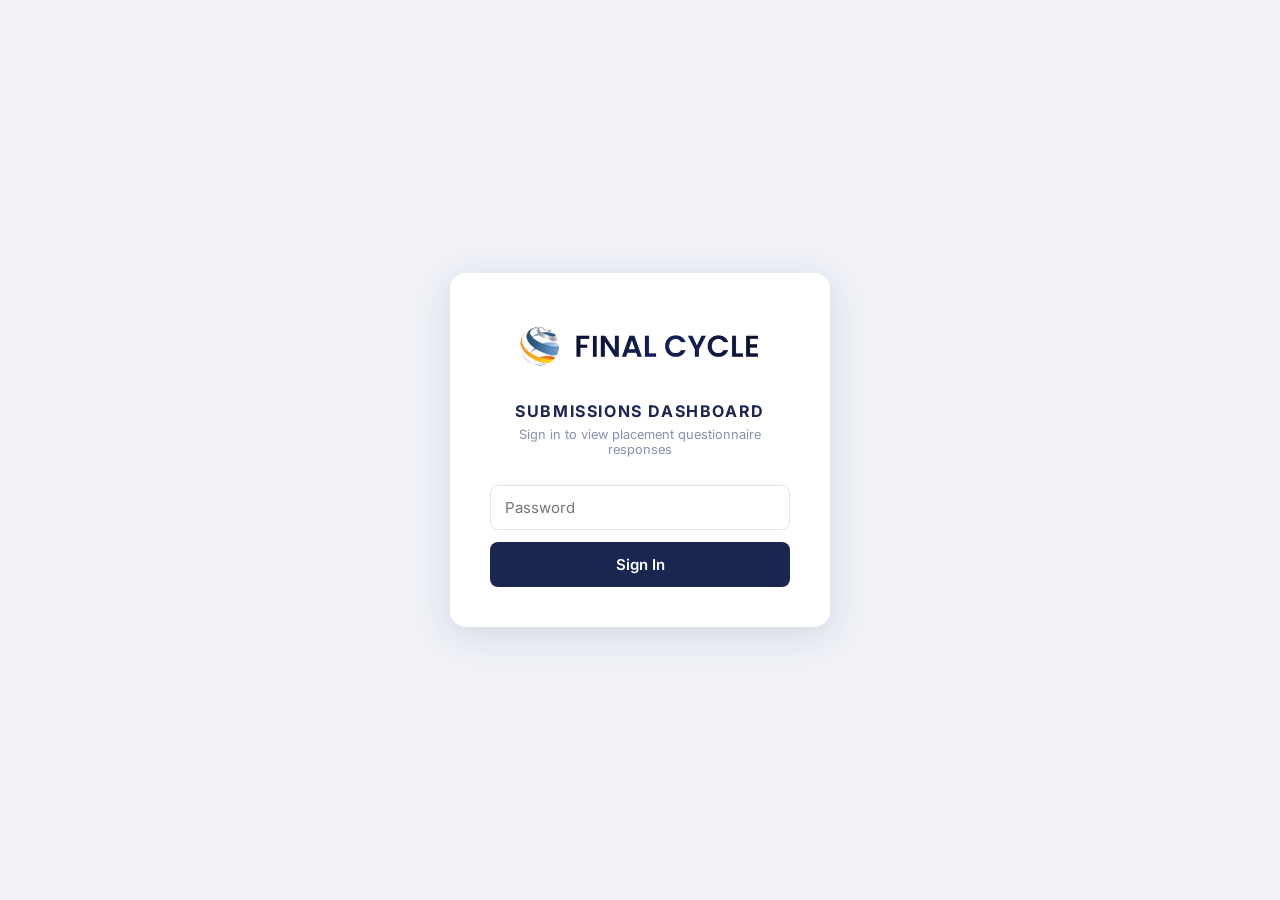
==== admin/index.html @ 9bf69cf9 "Add Cloudflare Worker + D1 submissions dashboard - Pages Functions: /api/submit (stores to D1 + emai" ====
<!DOCTYPE html>
<html lang="en">
<head>
  <meta charset="UTF-8" />
  <meta name="viewport" content="width=device-width, initial-scale=1.0" />
  <title>Final Cycle – Submissions Dashboard</title>
  <link rel="preconnect" href="https://fonts.googleapis.com" />
  <link rel="preconnect" href="https://fonts.gstatic.com" crossorigin />
  <link href="https://fonts.googleapis.com/css2?family=Inter:wght@400;500;600;700&display=swap" rel="stylesheet" />
  <style>
    *, *::before, *::after { box-sizing: border-box; margin: 0; padding: 0; }

    :root {
      --navy:      #1a2550;
      --navy-deep: #111c3d;
      --orange:    #e8891e;
      --bg:        #f0f2f8;
      --card:      #ffffff;
      --border:    #e1e4f0;
      --text:      #1a1f36;
      --mid:       #4e5470;
      --muted:     #8890ab;
      --error:     #c0392b;
      --success:   #1e7e4a;
    }

    body {
      font-family: 'Inter', -apple-system, BlinkMacSystemFont, sans-serif;
      background: var(--bg);
      color: var(--text);
      min-height: 100vh;
      -webkit-font-smoothing: antialiased;
    }

    /* ── Login screen ── */
    #login-screen {
      display: flex;
      align-items: center;
      justify-content: center;
      min-height: 100vh;
      padding: 24px;
    }

    .login-card {
      background: var(--card);
      border-radius: 16px;
      box-shadow: 0 8px 36px rgba(26,37,80,0.13);
      padding: 48px 40px 40px;
      width: 100%;
      max-width: 380px;
      text-align: center;
    }

    .login-card img {
      height: 48px;
      margin-bottom: 28px;
    }

    .login-card h1 {
      font-size: 1rem;
      font-weight: 700;
      letter-spacing: 0.1em;
      text-transform: uppercase;
      color: var(--navy);
      margin-bottom: 6px;
    }

    .login-card p {
      font-size: 0.8rem;
      color: var(--muted);
      margin-bottom: 28px;
    }

    .login-card input {
      width: 100%;
      padding: 12px 14px;
      border: 1.5px solid var(--border);
      border-radius: 8px;
      font-family: inherit;
      font-size: 0.9375rem;
      color: var(--text);
      margin-bottom: 12px;
      transition: border-color 0.2s;
    }

    .login-card input:focus {
      outline: none;
      border-color: var(--navy);
    }

    .login-card button {
      width: 100%;
      padding: 13px;
      background: var(--navy);
      color: #fff;
      border: none;
      border-radius: 8px;
      font-family: inherit;
      font-size: 0.9375rem;
      font-weight: 600;
      cursor: pointer;
      transition: background 0.2s;
    }

    .login-card button:hover { background: var(--orange); }

    #login-error {
      color: var(--error);
      font-size: 0.8rem;
      margin-top: 10px;
      display: none;
    }

    /* ── Dashboard ── */
    #dashboard { display: none; }

    header {
      background: var(--navy);
      padding: 0 28px;
      display: flex;
      align-items: center;
      justify-content: space-between;
      height: 60px;
      box-shadow: 0 2px 12px rgba(26,37,80,0.2);
      position: sticky;
      top: 0;
      z-index: 100;
    }

    header img { height: 34px; }

    .header-right {
      display: flex;
      align-items: center;
      gap: 16px;
    }

    #submission-count {
      font-size: 0.8rem;
      color: rgba(255,255,255,0.6);
    }

    .btn {
      display: inline-flex;
      align-items: center;
      gap: 6px;
      padding: 8px 16px;
      border-radius: 7px;
      font-family: inherit;
      font-size: 0.8125rem;
      font-weight: 600;
      cursor: pointer;
      border: none;
      transition: background 0.18s, opacity 0.18s;
    }

    .btn-export {
      background: var(--orange);
      color: #fff;
    }
    .btn-export:hover { background: #d07818; }

    .btn-logout {
      background: rgba(255,255,255,0.12);
      color: rgba(255,255,255,0.8);
    }
    .btn-logout:hover { background: rgba(255,255,255,0.2); }

    /* ── Filters ── */
    .filters-bar {
      background: var(--card);
      border-bottom: 1px solid var(--border);
      padding: 14px 28px;
      display: flex;
      align-items: center;
      gap: 12px;
      flex-wrap: wrap;
    }

    .filters-bar label {
      font-size: 0.75rem;
      font-weight: 600;
      color: var(--muted);
      text-transform: uppercase;
      letter-spacing: 0.06em;
      margin-right: 4px;
    }

    .filter-group {
      display: flex;
      align-items: center;
      gap: 6px;
    }

    .filters-bar select,
    .filters-bar input[type="text"] {
      padding: 7px 10px;
      border: 1.5px solid var(--border);
      border-radius: 7px;
      font-family: inherit;
      font-size: 0.8125rem;
      color: var(--text);
      background: var(--bg);
      cursor: pointer;
      transition: border-color 0.18s;
    }

    .filters-bar select:focus,
    .filters-bar input[type="text"]:focus {
      outline: none;
      border-color: var(--navy);
    }

    #search-input { width: 200px; }

    .filter-count {
      margin-left: auto;
      font-size: 0.8rem;
      color: var(--muted);
      white-space: nowrap;
    }

    /* ── Main content ── */
    main { padding: 24px 28px; }

    /* ── Table ── */
    .table-wrap {
      background: var(--card);
      border-radius: 12px;
      box-shadow: 0 2px 12px rgba(26,37,80,0.08);
      overflow: hidden;
    }

    table {
      width: 100%;
      border-collapse: collapse;
      font-size: 0.8125rem;
    }

    thead {
      background: var(--navy);
      color: #fff;
    }

    th {
      padding: 13px 14px;
      text-align: left;
      font-weight: 600;
      font-size: 0.75rem;
      letter-spacing: 0.05em;
      text-transform: uppercase;
      white-space: nowrap;
      cursor: pointer;
      user-select: none;
      transition: background 0.15s;
    }

    th:hover { background: var(--navy-deep); }
    th.sorted-asc::after  { content: ' ↑'; opacity: 0.8; }
    th.sorted-desc::after { content: ' ↓'; opacity: 0.8; }

    tbody tr {
      border-bottom: 1px solid var(--border);
      transition: background 0.15s;
      cursor: pointer;
    }

    tbody tr:last-child { border-bottom: none; }
    tbody tr:hover { background: #f5f6fc; }
    tbody tr.expanded { background: #eef0fb; }

    td {
      padding: 12px 14px;
      color: var(--mid);
      vertical-align: middle;
    }

    td.id-col {
      color: var(--muted);
      font-size: 0.75rem;
      width: 44px;
    }

    td.date-col {
      white-space: nowrap;
      color: var(--muted);
      font-size: 0.75rem;
      width: 130px;
    }

    .pill {
      display: inline-block;
      padding: 3px 9px;
      border-radius: 20px;
      font-size: 0.72rem;
      font-weight: 600;
      background: #e8eaf6;
      color: var(--navy);
      white-space: nowrap;
    }

    .pill.revenue  { background: #e3f2fd; color: #1565c0; }
    .pill.team     { background: #e8f5e9; color: #2e7d32; }
    .pill.worth    { background: #fff8e1; color: #e65100; }
    .pill.clients  { background: #fce4ec; color: #880e4f; }

    td.bottleneck-col {
      max-width: 200px;
      overflow: hidden;
      text-overflow: ellipsis;
      white-space: nowrap;
      font-style: italic;
      color: var(--muted);
    }

    /* ── Expanded row ── */
    .expand-row td {
      padding: 0;
      background: #f7f8fd;
    }

    .expand-inner {
      padding: 20px 24px;
      display: grid;
      grid-template-columns: repeat(auto-fill, minmax(260px, 1fr));
      gap: 12px;
      border-top: 2px solid var(--orange);
    }

    .expand-field label {
      display: block;
      font-size: 0.7rem;
      font-weight: 700;
      text-transform: uppercase;
      letter-spacing: 0.07em;
      color: var(--muted);
      margin-bottom: 4px;
    }

    .expand-field p {
      font-size: 0.875rem;
      color: var(--text);
      line-height: 1.5;
    }

    .expand-field.full { grid-column: 1 / -1; }

    /* ── Empty / loading states ── */
    .state-row td {
      padding: 60px 20px;
      text-align: center;
      color: var(--muted);
    }

    .spinner-lg {
      width: 28px; height: 28px;
      border: 3px solid var(--border);
      border-top-color: var(--navy);
      border-radius: 50%;
      animation: spin 0.7s linear infinite;
      margin: 0 auto 14px;
    }

    @keyframes spin { to { transform: rotate(360deg); } }

    /* ── Responsive ── */
    @media (max-width: 900px) {
      .filters-bar { padding: 12px 16px; }
      main { padding: 16px; }
      th, td { padding: 10px 10px; }
      .col-hide { display: none; }
    }
  </style>
</head>
<body>

  <!-- Login -->
  <div id="login-screen">
    <div class="login-card">
      <img src="../FinalCycle-Logo.webp" alt="Final Cycle" />
      <h1>Submissions Dashboard</h1>
      <p>Sign in to view placement questionnaire responses</p>
      <input type="password" id="pw-input" placeholder="Password" autocomplete="current-password" />
      <button id="login-btn">Sign In</button>
      <div id="login-error">Incorrect password. Try again.</div>
    </div>
  </div>

  <!-- Dashboard -->
  <div id="dashboard">
    <header>
      <img src="../FinalCycle-Logo.webp" alt="Final Cycle" style="filter: brightness(0) invert(1);" />
      <div class="header-right">
        <span id="submission-count"></span>
        <button class="btn btn-export" id="export-btn">⬇ Export CSV</button>
        <button class="btn btn-logout" id="logout-btn">Sign Out</button>
      </div>
    </header>

    <div class="filters-bar">
      <div class="filter-group">
        <label>Search</label>
        <input type="text" id="search-input" placeholder="Any field…" />
      </div>
      <div class="filter-group">
        <label>Revenue</label>
        <select id="filter-revenue">
          <option value="">All</option>
          <option>Under $500K</option>
          <option>$500K – $1M</option>
          <option>$1M – $3M</option>
          <option>$3M – $7M</option>
          <option>$7M+</option>
        </select>
      </div>
      <div class="filter-group">
        <label>Team</label>
        <select id="filter-team">
          <option value="">All</option>
          <option>Solo</option>
          <option>2–5</option>
          <option>6–20</option>
          <option>20+</option>
        </select>
      </div>
      <div class="filter-group">
        <label>Clients</label>
        <select id="filter-clients">
          <option value="">All</option>
          <option>0–10</option>
          <option>11–25</option>
          <option>26–50</option>
          <option>51–75</option>
          <option>76+</option>
        </select>
      </div>
      <div class="filter-group">
        <label>Efficiency</label>
        <select id="filter-efficiency">
          <option value="">All</option>
          <option value="Stone Age">Stone Age</option>
          <option value="Filing Cabinet Era">Filing Cabinet Era</option>
          <option value="75% Digital">75% Digital</option>
          <option value="Efficient &amp; Automated">Efficient &amp; Automated</option>
          <option value="Future of Tax">Future of Tax</option>
        </select>
      </div>
      <span class="filter-count" id="filter-count"></span>
    </div>

    <main>
      <div class="table-wrap">
        <table>
          <thead>
            <tr>
              <th data-col="id">#</th>
              <th data-col="submitted_at">Date</th>
              <th data-col="annual_revenue">Revenue</th>
              <th data-col="team_members">Team</th>
              <th data-col="firm_worth" class="col-hide">Worth</th>
              <th data-col="client_count">Clients</th>
              <th data-col="tax_returns" class="col-hide">Returns</th>
              <th data-col="tax_software" class="col-hide">Software</th>
              <th data-col="efficiency">Efficiency</th>
              <th data-col="bottleneck">Bottleneck</th>
            </tr>
          </thead>
          <tbody id="table-body">
            <tr class="state-row">
              <td colspan="10"><div class="spinner-lg"></div>Loading submissions…</td>
            </tr>
          </tbody>
        </table>
      </div>
    </main>
  </div>

<script>
(function () {
  'use strict';

  const PASS    = 'RHAMGMT1!';
  const API_KEY = 'RHAMGMT1!';
  const SESSION = 'fc_admin_auth';

  let allSubmissions = [];
  let filtered       = [];
  let sortCol        = 'id';
  let sortDir        = 'desc';
  let expandedId     = null;

  // ── Auth ──────────────────────────────────────────────────────────────────

  function isAuthed() { return sessionStorage.getItem(SESSION) === '1'; }

  function showDashboard() {
    document.getElementById('login-screen').style.display = 'none';
    document.getElementById('dashboard').style.display    = 'block';
    loadSubmissions();
  }

  document.getElementById('login-btn').addEventListener('click', tryLogin);
  document.getElementById('pw-input').addEventListener('keydown', function (e) {
    if (e.key === 'Enter') tryLogin();
  });

  function tryLogin() {
    if (document.getElementById('pw-input').value === PASS) {
      sessionStorage.setItem(SESSION, '1');
      document.getElementById('login-error').style.display = 'none';
      showDashboard();
    } else {
      document.getElementById('login-error').style.display = 'block';
      document.getElementById('pw-input').select();
    }
  }

  document.getElementById('logout-btn').addEventListener('click', function () {
    sessionStorage.removeItem(SESSION);
    location.reload();
  });

  if (isAuthed()) showDashboard();

  // ── Load data ─────────────────────────────────────────────────────────────

  async function loadSubmissions() {
    try {
      const res = await fetch('/api/submissions', {
        headers: { 'X-Admin-Key': API_KEY }
      });
      const json = await res.json();
      if (!json.success) throw new Error('API error');
      allSubmissions = json.submissions;
      document.getElementById('submission-count').textContent =
        allSubmissions.length + ' total submission' + (allSubmissions.length !== 1 ? 's' : '');
      applyFilters();
    } catch (e) {
      document.getElementById('table-body').innerHTML =
        '<tr class="state-row"><td colspan="10">Failed to load submissions. Please refresh.</td></tr>';
    }
  }

  // ── Filters ───────────────────────────────────────────────────────────────

  ['filter-revenue','filter-team','filter-clients','filter-efficiency','search-input']
    .forEach(id => document.getElementById(id).addEventListener('input', applyFilters));

  function applyFilters() {
    const revenue    = document.getElementById('filter-revenue').value;
    const team       = document.getElementById('filter-team').value;
    const clients    = document.getElementById('filter-clients').value;
    const efficiency = document.getElementById('filter-efficiency').value;
    const search     = document.getElementById('search-input').value.toLowerCase().trim();

    filtered = allSubmissions.filter(function (s) {
      if (revenue    && s.annual_revenue !== revenue)    return false;
      if (team       && s.team_members   !== team)       return false;
      if (clients    && s.client_count   !== clients)    return false;
      if (efficiency && !s.efficiency.startsWith(efficiency)) return false;
      if (search) {
        const blob = Object.values(s).join(' ').toLowerCase();
        if (!blob.includes(search)) return false;
      }
      return true;
    });

    document.getElementById('filter-count').textContent =
      filtered.length + ' of ' + allSubmissions.length + ' shown';

    sortAndRender();
  }

  // ── Sort ──────────────────────────────────────────────────────────────────

  document.querySelectorAll('th[data-col]').forEach(function (th) {
    th.addEventListener('click', function () {
      const col = th.dataset.col;
      if (sortCol === col) {
        sortDir = sortDir === 'asc' ? 'desc' : 'asc';
      } else {
        sortCol = col;
        sortDir = 'desc';
      }
      document.querySelectorAll('th').forEach(t =>
        t.classList.remove('sorted-asc', 'sorted-desc'));
      th.classList.add('sorted-' + sortDir);
      sortAndRender();
    });
  });

  function sortAndRender() {
    const dir = sortDir === 'asc' ? 1 : -1;
    const sorted = filtered.slice().sort(function (a, b) {
      const av = a[sortCol] || '';
      const bv = b[sortCol] || '';
      if (sortCol === 'id') return dir * (a.id - b.id);
      return dir * av.localeCompare(bv);
    });
    renderTable(sorted);
  }

  // ── Render ────────────────────────────────────────────────────────────────

  function fmt(dt) {
    if (!dt) return '—';
    const d = new Date(dt);
    return d.toLocaleDateString('en-US', { month: 'short', day: 'numeric', year: 'numeric' })
      + ' ' + d.toLocaleTimeString('en-US', { hour: 'numeric', minute: '2-digit' });
  }

  function esc(str) {
    return (str || '').replace(/&/g,'&amp;').replace(/</g,'&lt;').replace(/>/g,'&gt;');
  }

  function renderTable(rows) {
    const tbody = document.getElementById('table-body');

    if (rows.length === 0) {
      tbody.innerHTML = '<tr class="state-row"><td colspan="10">No submissions match the current filters.</td></tr>';
      return;
    }

    tbody.innerHTML = rows.map(function (s) {
      const isExpanded = expandedId === s.id;
      const row = `<tr class="data-row ${isExpanded ? 'expanded' : ''}" data-id="${s.id}">
        <td class="id-col">${s.id}</td>
        <td class="date-col">${fmt(s.submitted_at)}</td>
        <td><span class="pill revenue">${esc(s.annual_revenue) || '—'}</span></td>
        <td><span class="pill team">${esc(s.team_members) || '—'}</span></td>
        <td class="col-hide"><span class="pill worth">${esc(s.firm_worth) || '—'}</span></td>
        <td><span class="pill clients">${esc(s.client_count) || '—'}</span></td>
        <td class="col-hide">${esc(s.tax_returns) || '—'}</td>
        <td class="col-hide">${esc(s.tax_software) || '—'}</td>
        <td>${esc(s.efficiency) || '—'}</td>
        <td class="bottleneck-col">${esc(s.bottleneck) || ''}</td>
      </tr>`;

      const detail = isExpanded ? `<tr class="expand-row" data-id="${s.id}">
        <td colspan="10">
          <div class="expand-inner">
            <div class="expand-field"><label>Annual Revenue</label><p>${esc(s.annual_revenue)||'—'}</p></div>
            <div class="expand-field"><label>Team Members</label><p>${esc(s.team_members)||'—'}</p></div>
            <div class="expand-field"><label>Firm Worth</label><p>${esc(s.firm_worth)||'—'}</p></div>
            <div class="expand-field"><label>Client Count</label><p>${esc(s.client_count)||'—'}</p></div>
            <div class="expand-field"><label>Tax Returns / Year</label><p>${esc(s.tax_returns)||'—'}</p></div>
            <div class="expand-field"><label>Tax Software</label><p>${esc(s.tax_software)||'—'}</p></div>
            <div class="expand-field"><label>Documentation Storage</label><p>${esc(s.documentation)||'—'}</p></div>
            <div class="expand-field"><label>Operational Efficiency</label><p>${esc(s.efficiency)||'—'}</p></div>
            <div class="expand-field full"><label>Bottleneck</label><p>${esc(s.bottleneck)||'<em style="color:var(--muted)">No response</em>'}</p></div>
          </div>
        </td>
      </tr>` : '';

      return row + detail;
    }).join('');

    // Row click → expand/collapse
    tbody.querySelectorAll('tr.data-row').forEach(function (tr) {
      tr.addEventListener('click', function () {
        const id = parseInt(tr.dataset.id);
        expandedId = expandedId === id ? null : id;
        sortAndRender();
      });
    });
  }

  // ── CSV Export ────────────────────────────────────────────────────────────

  document.getElementById('export-btn').addEventListener('click', function () {
    const headers = [
      'ID','Submitted At','Annual Revenue','Team Members','Firm Worth',
      'Client Count','Tax Returns','Tax Software','Documentation','Efficiency','Bottleneck'
    ];
    const rows = filtered.map(function (s) {
      return [
        s.id, s.submitted_at, s.annual_revenue, s.team_members, s.firm_worth,
        s.client_count, s.tax_returns, s.tax_software, s.documentation,
        s.efficiency, s.bottleneck
      ].map(function (v) {
        return '"' + (v || '').replace(/"/g, '""') + '"';
      }).join(',');
    });

    const csv  = [headers.join(','), ...rows].join('\n');
    const blob = new Blob([csv], { type: 'text/csv' });
    const url  = URL.createObjectURL(blob);
    const a    = document.createElement('a');
    a.href     = url;
    a.download = 'final-cycle-submissions-' + new Date().toISOString().slice(0,10) + '.csv';
    a.click();
    URL.revokeObjectURL(url);
  });

})();
</script>
</body>
</html>
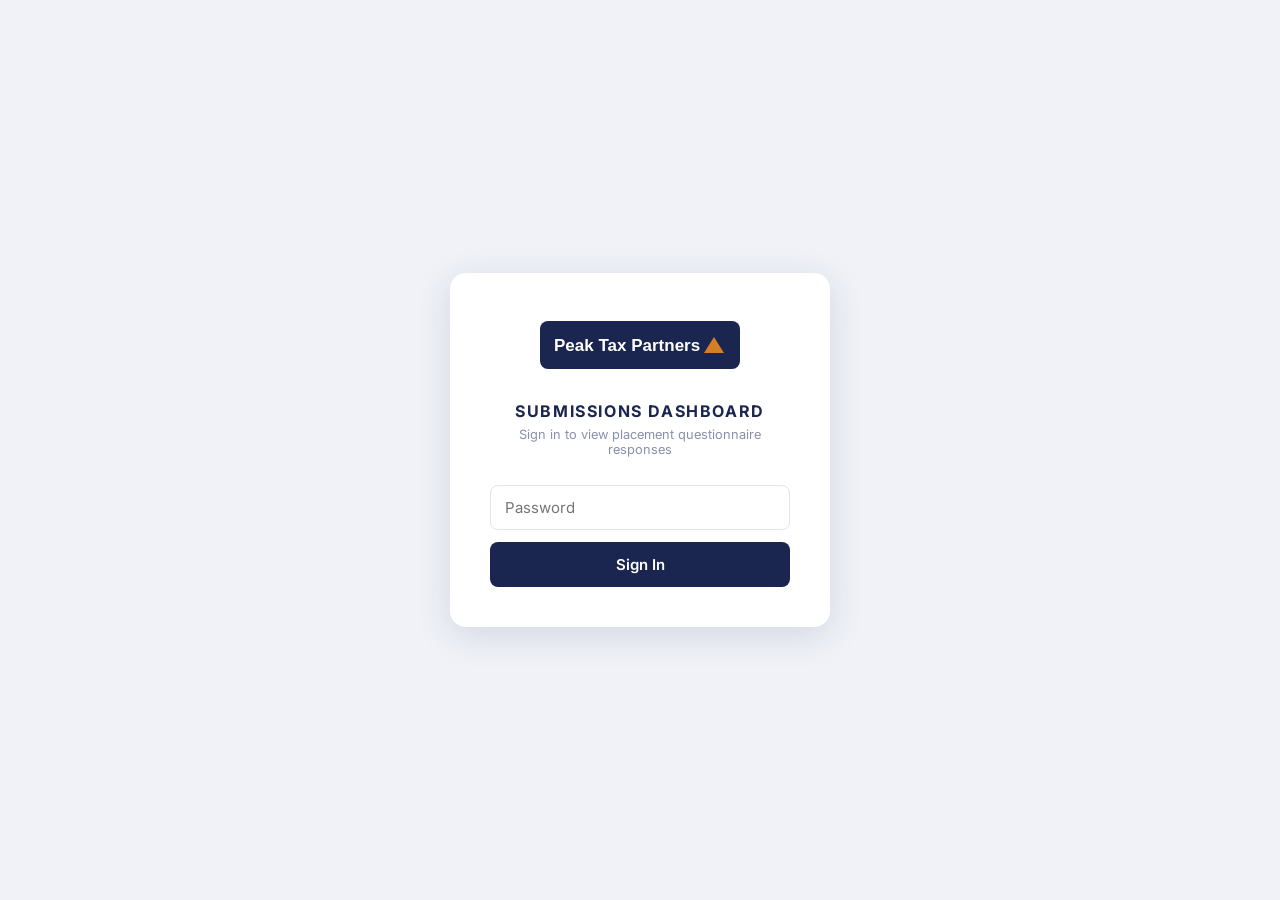
==== commit 73717c51: "Rebrand to Peak Tax Partners + update domain references" ====
--- a/admin/index.html
+++ b/admin/index.html
@@ -3,7 +3,7 @@
 <head>
   <meta charset="UTF-8" />
   <meta name="viewport" content="width=device-width, initial-scale=1.0" />
-  <title>Final Cycle – Submissions Dashboard</title>
+  <title>Peak Tax Partners – Submissions Dashboard</title>
   <link rel="preconnect" href="https://fonts.googleapis.com" />
   <link rel="preconnect" href="https://fonts.gstatic.com" crossorigin />
   <link href="https://fonts.googleapis.com/css2?family=Inter:wght@400;500;600;700&display=swap" rel="stylesheet" />
@@ -21,7 +21,6 @@
       --mid:       #4e5470;
       --muted:     #8890ab;
       --error:     #c0392b;
-      --success:   #1e7e4a;
     }
 
     body {
@@ -32,7 +31,7 @@
       -webkit-font-smoothing: antialiased;
     }
 
-    /* ── Login screen ── */
+    /* ── Login ── */
     #login-screen {
       display: flex;
       align-items: center;
@@ -51,10 +50,7 @@
       text-align: center;
     }
 
-    .login-card img {
-      height: 48px;
-      margin-bottom: 28px;
-    }
+    .login-card img { height: 48px; margin-bottom: 28px; }
 
     .login-card h1 {
       font-size: 1rem;
@@ -65,11 +61,7 @@
       margin-bottom: 6px;
     }
 
-    .login-card p {
-      font-size: 0.8rem;
-      color: var(--muted);
-      margin-bottom: 28px;
-    }
+    .login-card p { font-size: 0.8rem; color: var(--muted); margin-bottom: 28px; }
 
     .login-card input {
       width: 100%;
@@ -83,10 +75,7 @@
       transition: border-color 0.2s;
     }
 
-    .login-card input:focus {
-      outline: none;
-      border-color: var(--navy);
-    }
+    .login-card input:focus { outline: none; border-color: var(--navy); }
 
     .login-card button {
       width: 100%;
@@ -129,16 +118,9 @@
 
     header img { height: 34px; }
 
-    .header-right {
-      display: flex;
-      align-items: center;
-      gap: 16px;
-    }
-
-    #submission-count {
-      font-size: 0.8rem;
-      color: rgba(255,255,255,0.6);
-    }
+    .header-right { display: flex; align-items: center; gap: 16px; }
+
+    #submission-count { font-size: 0.8rem; color: rgba(255,255,255,0.55); }
 
     .btn {
       display: inline-flex;
@@ -151,45 +133,72 @@
       font-weight: 600;
       cursor: pointer;
       border: none;
-      transition: background 0.18s, opacity 0.18s;
-    }
-
-    .btn-export {
-      background: var(--orange);
-      color: #fff;
-    }
+      transition: background 0.18s;
+    }
+
+    .btn-export  { background: var(--orange); color: #fff; }
     .btn-export:hover { background: #d07818; }
-
-    .btn-logout {
-      background: rgba(255,255,255,0.12);
-      color: rgba(255,255,255,0.8);
-    }
+    .btn-logout  { background: rgba(255,255,255,0.12); color: rgba(255,255,255,0.8); }
     .btn-logout:hover { background: rgba(255,255,255,0.2); }
+
+    /* ── Stats bar ── */
+    .stats-bar {
+      display: grid;
+      grid-template-columns: repeat(4, 1fr);
+      gap: 14px;
+      padding: 20px 28px;
+      background: var(--bg);
+      border-bottom: 1px solid var(--border);
+    }
+
+    .stat-card {
+      background: var(--card);
+      border-radius: 10px;
+      padding: 16px 18px;
+      box-shadow: 0 1px 4px rgba(26,37,80,0.07);
+    }
+
+    .stat-card .stat-label {
+      font-size: 0.7rem;
+      font-weight: 700;
+      text-transform: uppercase;
+      letter-spacing: 0.07em;
+      color: var(--muted);
+      margin-bottom: 6px;
+    }
+
+    .stat-card .stat-value {
+      font-size: 1.75rem;
+      font-weight: 700;
+      color: var(--navy);
+      line-height: 1;
+      margin-bottom: 4px;
+    }
+
+    .stat-card .stat-sub {
+      font-size: 0.75rem;
+      color: var(--muted);
+    }
 
     /* ── Filters ── */
     .filters-bar {
       background: var(--card);
       border-bottom: 1px solid var(--border);
-      padding: 14px 28px;
+      padding: 13px 28px;
       display: flex;
       align-items: center;
       gap: 12px;
       flex-wrap: wrap;
     }
 
+    .filter-group { display: flex; align-items: center; gap: 6px; }
+
     .filters-bar label {
-      font-size: 0.75rem;
-      font-weight: 600;
+      font-size: 0.72rem;
+      font-weight: 700;
       color: var(--muted);
       text-transform: uppercase;
       letter-spacing: 0.06em;
-      margin-right: 4px;
-    }
-
-    .filter-group {
-      display: flex;
-      align-items: center;
-      gap: 6px;
     }
 
     .filters-bar select,
@@ -206,24 +215,14 @@
     }
 
     .filters-bar select:focus,
-    .filters-bar input[type="text"]:focus {
-      outline: none;
-      border-color: var(--navy);
-    }
-
-    #search-input { width: 200px; }
-
-    .filter-count {
-      margin-left: auto;
-      font-size: 0.8rem;
-      color: var(--muted);
-      white-space: nowrap;
-    }
-
-    /* ── Main content ── */
-    main { padding: 24px 28px; }
+    .filters-bar input[type="text"]:focus { outline: none; border-color: var(--navy); }
+
+    #search-input { width: 190px; }
+    .filter-count { margin-left: auto; font-size: 0.8rem; color: var(--muted); white-space: nowrap; }
 
     /* ── Table ── */
+    main { padding: 20px 28px; }
+
     .table-wrap {
       background: var(--card);
       border-radius: 12px;
@@ -231,22 +230,15 @@
       overflow: hidden;
     }
 
-    table {
-      width: 100%;
-      border-collapse: collapse;
-      font-size: 0.8125rem;
-    }
-
-    thead {
-      background: var(--navy);
-      color: #fff;
-    }
+    table { width: 100%; border-collapse: collapse; font-size: 0.8125rem; }
+
+    thead { background: var(--navy); color: #fff; }
 
     th {
-      padding: 13px 14px;
+      padding: 12px 14px;
       text-align: left;
       font-weight: 600;
-      font-size: 0.75rem;
+      font-size: 0.72rem;
       letter-spacing: 0.05em;
       text-transform: uppercase;
       white-space: nowrap;
@@ -256,8 +248,8 @@
     }
 
     th:hover { background: var(--navy-deep); }
-    th.sorted-asc::after  { content: ' ↑'; opacity: 0.8; }
-    th.sorted-desc::after { content: ' ↓'; opacity: 0.8; }
+    th.sorted-asc::after  { content: ' ↑'; opacity: 0.7; }
+    th.sorted-desc::after { content: ' ↓'; opacity: 0.7; }
 
     tbody tr {
       border-bottom: 1px solid var(--border);
@@ -269,24 +261,10 @@
     tbody tr:hover { background: #f5f6fc; }
     tbody tr.expanded { background: #eef0fb; }
 
-    td {
-      padding: 12px 14px;
-      color: var(--mid);
-      vertical-align: middle;
-    }
-
-    td.id-col {
-      color: var(--muted);
-      font-size: 0.75rem;
-      width: 44px;
-    }
-
-    td.date-col {
-      white-space: nowrap;
-      color: var(--muted);
-      font-size: 0.75rem;
-      width: 130px;
-    }
+    td { padding: 11px 14px; color: var(--mid); vertical-align: middle; }
+
+    td.id-col   { color: var(--muted); font-size: 0.75rem; width: 44px; }
+    td.date-col { white-space: nowrap; color: var(--muted); font-size: 0.75rem; width: 120px; }
 
     .pill {
       display: inline-block;
@@ -294,8 +272,6 @@
       border-radius: 20px;
       font-size: 0.72rem;
       font-weight: 600;
-      background: #e8eaf6;
-      color: var(--navy);
       white-space: nowrap;
     }
 
@@ -304,8 +280,77 @@
     .pill.worth    { background: #fff8e1; color: #e65100; }
     .pill.clients  { background: #fce4ec; color: #880e4f; }
 
+    /* ── Status dropdown ── */
+    th.status-col,
+    td.status-col { width: 148px; min-width: 148px; max-width: 148px; }
+
+    .status-wrap { position: relative; display: inline-block; width: 124px; }
+
+    .status-pill {
+      display: block;
+      width: 100%;
+      padding: 5px 10px;
+      border-radius: 20px;
+      border: none;
+      font-family: inherit;
+      font-size: 0.72rem;
+      font-weight: 700;
+      cursor: pointer;
+      text-align: center;
+      user-select: none;
+      white-space: nowrap;
+      transition: opacity 0.15s;
+    }
+
+    .status-pill:hover  { opacity: 0.82; }
+
+    .status-New         { background: #e3f2fd; color: #1565c0; }
+    .status-Contacted   { background: #fff3e0; color: #e65100; }
+    .status-In-Progress { background: #f3e5f5; color: #6a1b9a; }
+    .status-Closed      { background: #e8f5e9; color: #2e7d32; }
+
+    .status-menu {
+      position: fixed;
+      z-index: 9999;
+      background: var(--card);
+      border: 1.5px solid var(--border);
+      border-radius: 9px;
+      box-shadow: 0 6px 20px rgba(26,37,80,0.15);
+      overflow: hidden;
+      min-width: 140px;
+    }
+
+    .status-menu.hidden { display: none; }
+
+    .status-menu li {
+      list-style: none;
+      padding: 9px 14px;
+      font-size: 0.8125rem;
+      font-weight: 500;
+      cursor: pointer;
+      transition: background 0.13s;
+      display: flex;
+      align-items: center;
+      gap: 8px;
+    }
+
+    .status-menu li:hover { background: var(--bg); }
+
+    .status-menu li.current { font-weight: 700; }
+
+    .status-dot {
+      width: 8px; height: 8px;
+      border-radius: 50%;
+      flex-shrink: 0;
+    }
+
+    .dot-New         { background: #1565c0; }
+    .dot-Contacted   { background: #e65100; }
+    .dot-In-Progress { background: #6a1b9a; }
+    .dot-Closed      { background: #2e7d32; }
+
     td.bottleneck-col {
-      max-width: 200px;
+      max-width: 180px;
       overflow: hidden;
       text-overflow: ellipsis;
       white-space: nowrap;
@@ -314,15 +359,12 @@
     }
 
     /* ── Expanded row ── */
-    .expand-row td {
-      padding: 0;
-      background: #f7f8fd;
-    }
+    .expand-row td { padding: 0; background: #f7f8fd; }
 
     .expand-inner {
       padding: 20px 24px;
       display: grid;
-      grid-template-columns: repeat(auto-fill, minmax(260px, 1fr));
+      grid-template-columns: repeat(auto-fill, minmax(240px, 1fr));
       gap: 12px;
       border-top: 2px solid var(--orange);
     }
@@ -337,20 +379,11 @@
       margin-bottom: 4px;
     }
 
-    .expand-field p {
-      font-size: 0.875rem;
-      color: var(--text);
-      line-height: 1.5;
-    }
-
+    .expand-field p { font-size: 0.875rem; color: var(--text); line-height: 1.5; }
     .expand-field.full { grid-column: 1 / -1; }
 
-    /* ── Empty / loading states ── */
-    .state-row td {
-      padding: 60px 20px;
-      text-align: center;
-      color: var(--muted);
-    }
+    /* ── Empty / loading ── */
+    .state-row td { padding: 60px 20px; text-align: center; color: var(--muted); }
 
     .spinner-lg {
       width: 28px; height: 28px;
@@ -363,11 +396,13 @@
 
     @keyframes spin { to { transform: rotate(360deg); } }
 
-    /* ── Responsive ── */
-    @media (max-width: 900px) {
-      .filters-bar { padding: 12px 16px; }
-      main { padding: 16px; }
-      th, td { padding: 10px 10px; }
+    @media (max-width: 1000px) {
+      .stats-bar { grid-template-columns: repeat(2, 1fr); }
+    }
+
+    @media (max-width: 700px) {
+      .stats-bar, .filters-bar, main { padding-left: 16px; padding-right: 16px; }
+      .stats-bar { grid-template-columns: repeat(2, 1fr); }
       .col-hide { display: none; }
     }
   </style>
@@ -377,19 +412,19 @@
   <!-- Login -->
   <div id="login-screen">
     <div class="login-card">
-      <img src="../FinalCycle-Logo.webp" alt="Final Cycle" />
+      <img src="../PeakTax-Logo.svg" alt="Peak Tax Partners" height="48" />
       <h1>Submissions Dashboard</h1>
       <p>Sign in to view placement questionnaire responses</p>
       <input type="password" id="pw-input" placeholder="Password" autocomplete="current-password" />
       <button id="login-btn">Sign In</button>
-      <div id="login-error">Incorrect password. Try again.</div>
+      <div id="login-error">Incorrect password. Please try again.</div>
     </div>
   </div>
 
   <!-- Dashboard -->
   <div id="dashboard">
     <header>
-      <img src="../FinalCycle-Logo.webp" alt="Final Cycle" style="filter: brightness(0) invert(1);" />
+      <img src="../PeakTax-Logo.svg" alt="Peak Tax Partners" style="filter:brightness(0) invert(1);height:34px" />
       <div class="header-right">
         <span id="submission-count"></span>
         <button class="btn btn-export" id="export-btn">⬇ Export CSV</button>
@@ -397,10 +432,34 @@
       </div>
     </header>
 
+    <!-- Stats -->
+    <div class="stats-bar">
+      <div class="stat-card">
+        <div class="stat-label">Total Submissions</div>
+        <div class="stat-value" id="stat-total">—</div>
+        <div class="stat-sub" id="stat-week">— this week</div>
+      </div>
+      <div class="stat-card">
+        <div class="stat-label">Top Revenue Tier</div>
+        <div class="stat-value" id="stat-rev-val" style="font-size:1.1rem;padding-top:4px">—</div>
+        <div class="stat-sub" id="stat-rev-pct"></div>
+      </div>
+      <div class="stat-card">
+        <div class="stat-label">Most Common Team Size</div>
+        <div class="stat-value" id="stat-team-val" style="font-size:1.4rem;padding-top:4px">—</div>
+        <div class="stat-sub" id="stat-team-pct"></div>
+      </div>
+      <div class="stat-card">
+        <div class="stat-label">Pipeline</div>
+        <div class="stat-sub" id="stat-pipeline" style="font-size:0.8rem;margin-top:8px;line-height:1.8"></div>
+      </div>
+    </div>
+
+    <!-- Filters -->
     <div class="filters-bar">
       <div class="filter-group">
         <label>Search</label>
-        <input type="text" id="search-input" placeholder="Any field…" />
+        <input type="text" id="search-input" placeholder="Name, email…" />
       </div>
       <div class="filter-group">
         <label>Revenue</label>
@@ -424,14 +483,13 @@
         </select>
       </div>
       <div class="filter-group">
-        <label>Clients</label>
-        <select id="filter-clients">
+        <label>Status</label>
+        <select id="filter-status">
           <option value="">All</option>
-          <option>0–10</option>
-          <option>11–25</option>
-          <option>26–50</option>
-          <option>51–75</option>
-          <option>76+</option>
+          <option>New</option>
+          <option>Contacted</option>
+          <option>In Progress</option>
+          <option>Closed</option>
         </select>
       </div>
       <div class="filter-group">
@@ -441,7 +499,7 @@
           <option value="Stone Age">Stone Age</option>
           <option value="Filing Cabinet Era">Filing Cabinet Era</option>
           <option value="75% Digital">75% Digital</option>
-          <option value="Efficient &amp; Automated">Efficient &amp; Automated</option>
+          <option value="Efficient">Efficient &amp; Automated</option>
           <option value="Future of Tax">Future of Tax</option>
         </select>
       </div>
@@ -455,19 +513,19 @@
             <tr>
               <th data-col="id">#</th>
               <th data-col="submitted_at">Date</th>
+              <th data-col="name">Name</th>
+              <th data-col="email" class="col-hide">Email</th>
               <th data-col="annual_revenue">Revenue</th>
-              <th data-col="team_members">Team</th>
-              <th data-col="firm_worth" class="col-hide">Worth</th>
-              <th data-col="client_count">Clients</th>
-              <th data-col="tax_returns" class="col-hide">Returns</th>
-              <th data-col="tax_software" class="col-hide">Software</th>
+              <th data-col="team_members" class="col-hide">Team</th>
+              <th data-col="client_count" class="col-hide">Clients</th>
               <th data-col="efficiency">Efficiency</th>
-              <th data-col="bottleneck">Bottleneck</th>
+              <th data-col="status" class="status-col">Status</th>
+              <th data-col="bottleneck">Biggest Bottleneck</th>
             </tr>
           </thead>
           <tbody id="table-body">
             <tr class="state-row">
-              <td colspan="10"><div class="spinner-lg"></div>Loading submissions…</td>
+              <td colspan="10"><div class="spinner-lg"></div>Loading…</td>
             </tr>
           </tbody>
         </table>
@@ -479,19 +537,44 @@
 (function () {
   'use strict';
 
-  const PASS    = 'RHAMGMT1!';
-  const API_KEY = 'RHAMGMT1!';
-  const SESSION = 'fc_admin_auth';
+  const SESSION     = 'fc_admin_key';
+  const STATUSES    = ['New', 'Contacted', 'In Progress', 'Closed'];
 
   let allSubmissions = [];
   let filtered       = [];
   let sortCol        = 'id';
   let sortDir        = 'desc';
   let expandedId     = null;
+  let adminKey       = null;
 
   // ── Auth ──────────────────────────────────────────────────────────────────
 
-  function isAuthed() { return sessionStorage.getItem(SESSION) === '1'; }
+  function getKey()     { return sessionStorage.getItem(SESSION); }
+  function saveKey(k)   { sessionStorage.setItem(SESSION, k); adminKey = k; }
+  function clearKey()   { sessionStorage.removeItem(SESSION); adminKey = null; }
+
+  async function tryLogin() {
+    const pw = document.getElementById('pw-input').value;
+    const res = await fetch('/api/auth', {
+      method: 'POST',
+      headers: { 'Content-Type': 'application/json' },
+      body: JSON.stringify({ password: pw })
+    });
+    if (res.ok) {
+      const { ok } = await res.json();
+      if (ok) { saveKey(pw); showDashboard(); return; }
+    }
+    document.getElementById('login-error').style.display = 'block';
+    document.getElementById('pw-input').select();
+  }
+
+  document.getElementById('login-btn').addEventListener('click', tryLogin);
+  document.getElementById('pw-input').addEventListener('keydown', e => { if (e.key === 'Enter') tryLogin(); });
+
+  document.getElementById('logout-btn').addEventListener('click', function () {
+    clearKey();
+    location.reload();
+  });
 
   function showDashboard() {
     document.getElementById('login-screen').style.display = 'none';
@@ -499,65 +582,79 @@
     loadSubmissions();
   }
 
-  document.getElementById('login-btn').addEventListener('click', tryLogin);
-  document.getElementById('pw-input').addEventListener('keydown', function (e) {
-    if (e.key === 'Enter') tryLogin();
-  });
-
-  function tryLogin() {
-    if (document.getElementById('pw-input').value === PASS) {
-      sessionStorage.setItem(SESSION, '1');
-      document.getElementById('login-error').style.display = 'none';
-      showDashboard();
-    } else {
-      document.getElementById('login-error').style.display = 'block';
-      document.getElementById('pw-input').select();
-    }
-  }
-
-  document.getElementById('logout-btn').addEventListener('click', function () {
-    sessionStorage.removeItem(SESSION);
-    location.reload();
-  });
-
-  if (isAuthed()) showDashboard();
-
-  // ── Load data ─────────────────────────────────────────────────────────────
+  const stored = getKey();
+  if (stored) { adminKey = stored; showDashboard(); }
+
+  // ── Load ──────────────────────────────────────────────────────────────────
 
   async function loadSubmissions() {
     try {
-      const res = await fetch('/api/submissions', {
-        headers: { 'X-Admin-Key': API_KEY }
-      });
+      const res  = await fetch('/api/submissions', { headers: { 'X-Admin-Key': adminKey } });
       const json = await res.json();
-      if (!json.success) throw new Error('API error');
+      if (res.status === 401) { clearKey(); location.reload(); return; }
+      if (!json.success) throw new Error();
       allSubmissions = json.submissions;
+      updateStats();
       document.getElementById('submission-count').textContent =
-        allSubmissions.length + ' total submission' + (allSubmissions.length !== 1 ? 's' : '');
+        allSubmissions.length + ' submission' + (allSubmissions.length !== 1 ? 's' : '');
       applyFilters();
-    } catch (e) {
+    } catch {
       document.getElementById('table-body').innerHTML =
-        '<tr class="state-row"><td colspan="10">Failed to load submissions. Please refresh.</td></tr>';
+        '<tr class="state-row"><td colspan="10">Failed to load. Please refresh.</td></tr>';
+    }
+  }
+
+  // ── Stats ─────────────────────────────────────────────────────────────────
+
+  function topOf(arr, key) {
+    const counts = {};
+    arr.forEach(s => { const v = s[key]; if (v) counts[v] = (counts[v] || 0) + 1; });
+    let top = '', max = 0;
+    Object.entries(counts).forEach(([k, v]) => { if (v > max) { max = v; top = k; } });
+    return { value: top, count: max, pct: arr.length ? Math.round(max / arr.length * 100) : 0 };
+  }
+
+  function updateStats() {
+    const n   = allSubmissions.length;
+    const now = Date.now();
+    const week = allSubmissions.filter(s => now - new Date(s.submitted_at).getTime() < 7*86400*1000).length;
+
+    document.getElementById('stat-total').textContent = n;
+    document.getElementById('stat-week').textContent  = week + ' this week';
+
+    if (n > 0) {
+      const rev  = topOf(allSubmissions, 'annual_revenue');
+      const team = topOf(allSubmissions, 'team_members');
+      document.getElementById('stat-rev-val').textContent  = rev.value  || '—';
+      document.getElementById('stat-rev-pct').textContent  = rev.value  ? rev.pct + '% of firms' : '';
+      document.getElementById('stat-team-val').textContent = team.value || '—';
+      document.getElementById('stat-team-pct').textContent = team.value ? team.pct + '% of firms' : '';
+
+      const pipeline = {};
+      STATUSES.forEach(s => pipeline[s] = 0);
+      allSubmissions.forEach(s => { if (pipeline[s.status] !== undefined) pipeline[s.status]++; });
+      document.getElementById('stat-pipeline').innerHTML =
+        STATUSES.map(s => `<span><strong style="color:var(--navy)">${pipeline[s]}</strong> ${s}</span>`).join(' &nbsp;·&nbsp; ');
     }
   }
 
   // ── Filters ───────────────────────────────────────────────────────────────
 
-  ['filter-revenue','filter-team','filter-clients','filter-efficiency','search-input']
+  ['filter-revenue','filter-team','filter-status','filter-efficiency','search-input']
     .forEach(id => document.getElementById(id).addEventListener('input', applyFilters));
 
   function applyFilters() {
     const revenue    = document.getElementById('filter-revenue').value;
     const team       = document.getElementById('filter-team').value;
-    const clients    = document.getElementById('filter-clients').value;
+    const status     = document.getElementById('filter-status').value;
     const efficiency = document.getElementById('filter-efficiency').value;
     const search     = document.getElementById('search-input').value.toLowerCase().trim();
 
     filtered = allSubmissions.filter(function (s) {
-      if (revenue    && s.annual_revenue !== revenue)    return false;
-      if (team       && s.team_members   !== team)       return false;
-      if (clients    && s.client_count   !== clients)    return false;
-      if (efficiency && !s.efficiency.startsWith(efficiency)) return false;
+      if (revenue    && s.annual_revenue !== revenue)          return false;
+      if (team       && s.team_members   !== team)             return false;
+      if (status     && s.status         !== status)           return false;
+      if (efficiency && !s.efficiency.includes(efficiency))    return false;
       if (search) {
         const blob = Object.values(s).join(' ').toLowerCase();
         if (!blob.includes(search)) return false;
@@ -576,14 +673,9 @@
   document.querySelectorAll('th[data-col]').forEach(function (th) {
     th.addEventListener('click', function () {
       const col = th.dataset.col;
-      if (sortCol === col) {
-        sortDir = sortDir === 'asc' ? 'desc' : 'asc';
-      } else {
-        sortCol = col;
-        sortDir = 'desc';
-      }
-      document.querySelectorAll('th').forEach(t =>
-        t.classList.remove('sorted-asc', 'sorted-desc'));
+      if (sortCol === col) { sortDir = sortDir === 'asc' ? 'desc' : 'asc'; }
+      else { sortCol = col; sortDir = col === 'id' ? 'desc' : 'asc'; }
+      document.querySelectorAll('th').forEach(t => t.classList.remove('sorted-asc','sorted-desc'));
       th.classList.add('sorted-' + sortDir);
       sortAndRender();
     });
@@ -592,10 +684,8 @@
   function sortAndRender() {
     const dir = sortDir === 'asc' ? 1 : -1;
     const sorted = filtered.slice().sort(function (a, b) {
-      const av = a[sortCol] || '';
-      const bv = b[sortCol] || '';
       if (sortCol === 'id') return dir * (a.id - b.id);
-      return dir * av.localeCompare(bv);
+      return dir * (a[sortCol] || '').localeCompare(b[sortCol] || '');
     });
     renderTable(sorted);
   }
@@ -605,89 +695,147 @@
   function fmt(dt) {
     if (!dt) return '—';
     const d = new Date(dt);
-    return d.toLocaleDateString('en-US', { month: 'short', day: 'numeric', year: 'numeric' })
+    return d.toLocaleDateString('en-US', { month: 'short', day: 'numeric', year: '2-digit' })
       + ' ' + d.toLocaleTimeString('en-US', { hour: 'numeric', minute: '2-digit' });
   }
 
-  function esc(str) {
-    return (str || '').replace(/&/g,'&amp;').replace(/</g,'&lt;').replace(/>/g,'&gt;');
+  function esc(s) {
+    return (s || '').replace(/&/g,'&amp;').replace(/</g,'&lt;').replace(/>/g,'&gt;');
+  }
+
+  function statusClass(s) {
+    return 'status-' + (s || 'New').replace(/\s+/g, '-');
   }
 
   function renderTable(rows) {
     const tbody = document.getElementById('table-body');
-
-    if (rows.length === 0) {
+    if (!rows.length) {
       tbody.innerHTML = '<tr class="state-row"><td colspan="10">No submissions match the current filters.</td></tr>';
       return;
     }
 
     tbody.innerHTML = rows.map(function (s) {
-      const isExpanded = expandedId === s.id;
-      const row = `<tr class="data-row ${isExpanded ? 'expanded' : ''}" data-id="${s.id}">
+      const isExp = expandedId === s.id;
+      const row = `<tr class="data-row${isExp?' expanded':''}" data-id="${s.id}">
         <td class="id-col">${s.id}</td>
         <td class="date-col">${fmt(s.submitted_at)}</td>
-        <td><span class="pill revenue">${esc(s.annual_revenue) || '—'}</span></td>
-        <td><span class="pill team">${esc(s.team_members) || '—'}</span></td>
-        <td class="col-hide"><span class="pill worth">${esc(s.firm_worth) || '—'}</span></td>
-        <td><span class="pill clients">${esc(s.client_count) || '—'}</span></td>
-        <td class="col-hide">${esc(s.tax_returns) || '—'}</td>
-        <td class="col-hide">${esc(s.tax_software) || '—'}</td>
-        <td>${esc(s.efficiency) || '—'}</td>
-        <td class="bottleneck-col">${esc(s.bottleneck) || ''}</td>
-      </tr>`;
-
-      const detail = isExpanded ? `<tr class="expand-row" data-id="${s.id}">
-        <td colspan="10">
-          <div class="expand-inner">
-            <div class="expand-field"><label>Annual Revenue</label><p>${esc(s.annual_revenue)||'—'}</p></div>
-            <div class="expand-field"><label>Team Members</label><p>${esc(s.team_members)||'—'}</p></div>
-            <div class="expand-field"><label>Firm Worth</label><p>${esc(s.firm_worth)||'—'}</p></div>
-            <div class="expand-field"><label>Client Count</label><p>${esc(s.client_count)||'—'}</p></div>
-            <div class="expand-field"><label>Tax Returns / Year</label><p>${esc(s.tax_returns)||'—'}</p></div>
-            <div class="expand-field"><label>Tax Software</label><p>${esc(s.tax_software)||'—'}</p></div>
-            <div class="expand-field"><label>Documentation Storage</label><p>${esc(s.documentation)||'—'}</p></div>
-            <div class="expand-field"><label>Operational Efficiency</label><p>${esc(s.efficiency)||'—'}</p></div>
-            <div class="expand-field full"><label>Bottleneck</label><p>${esc(s.bottleneck)||'<em style="color:var(--muted)">No response</em>'}</p></div>
+        <td><strong>${esc(s.name)||'—'}</strong></td>
+        <td class="col-hide">${s.email?`<a href="mailto:${esc(s.email)}" style="color:var(--navy)">${esc(s.email)}</a>`:'—'}</td>
+        <td><span class="pill revenue">${esc(s.annual_revenue)||'—'}</span></td>
+        <td class="col-hide"><span class="pill team">${esc(s.team_members)||'—'}</span></td>
+        <td class="col-hide"><span class="pill clients">${esc(s.client_count)||'—'}</span></td>
+        <td>${esc(s.efficiency)||'—'}</td>
+        <td class="status-col">
+          <div class="status-wrap" data-id="${s.id}">
+            <button class="status-pill ${statusClass(s.status||'New')}" type="button">${esc(s.status||'New')}</button>
+            <ul class="status-menu hidden">
+              ${STATUSES.map(st => `<li data-value="${st}" class="${st===(s.status||'New')?'current':''}"><span class="status-dot dot-${st.replace(/\s+/g,'-')}"></span>${st}</li>`).join('')}
+            </ul>
           </div>
         </td>
+        <td class="bottleneck-col">${esc(s.bottleneck)||''}</td>
+      </tr>`;
+
+      const detail = isExp ? `<tr class="expand-row" data-id="${s.id}">
+        <td colspan="10"><div class="expand-inner">
+          <div class="expand-field"><label>Name</label><p>${esc(s.name)||'—'}</p></div>
+          <div class="expand-field"><label>Email</label><p>${s.email?`<a href="mailto:${esc(s.email)}" style="color:var(--navy)">${esc(s.email)}</a>`:'—'}</p></div>
+          <div class="expand-field"><label>Phone</label><p>${s.phone?`<a href="tel:${esc(s.phone)}" style="color:var(--navy)">${esc(s.phone)}</a>`:'—'}</p></div>
+          <div class="expand-field"><label>Annual Revenue</label><p>${esc(s.annual_revenue)||'—'}</p></div>
+          <div class="expand-field"><label>Team Members</label><p>${esc(s.team_members)||'—'}</p></div>
+          <div class="expand-field"><label>Firm Worth</label><p>${esc(s.firm_worth)||'—'}</p></div>
+          <div class="expand-field"><label>Client Count</label><p>${esc(s.client_count)||'—'}</p></div>
+          <div class="expand-field"><label>Tax Returns / Year</label><p>${esc(s.tax_returns)||'—'}</p></div>
+          <div class="expand-field"><label>Tax Software</label><p>${esc(s.tax_software)||'—'}</p></div>
+          <div class="expand-field"><label>Documentation</label><p>${esc(s.documentation)||'—'}</p></div>
+          <div class="expand-field"><label>Efficiency</label><p>${esc(s.efficiency)||'—'}</p></div>
+          <div class="expand-field full"><label>Bottleneck</label><p>${esc(s.bottleneck)||'<em style="color:var(--muted)">No response</em>'}</p></div>
+        </div></td>
       </tr>` : '';
 
       return row + detail;
     }).join('');
 
-    // Row click → expand/collapse
+    // Row click → expand (ignore clicks inside status wrap)
     tbody.querySelectorAll('tr.data-row').forEach(function (tr) {
-      tr.addEventListener('click', function () {
+      tr.addEventListener('click', function (e) {
+        if (e.target.closest('.status-wrap')) return;
         const id = parseInt(tr.dataset.id);
         expandedId = expandedId === id ? null : id;
         sortAndRender();
       });
     });
+
+    // Status dropdown — open/close
+    tbody.querySelectorAll('.status-wrap').forEach(function (wrap) {
+      const btn  = wrap.querySelector('.status-pill');
+      const menu = wrap.querySelector('.status-menu');
+
+      btn.addEventListener('click', function (e) {
+        e.stopPropagation();
+        // Close any other open menus
+        tbody.querySelectorAll('.status-menu').forEach(function (m) {
+          if (m !== menu) m.classList.add('hidden');
+        });
+        if (menu.classList.contains('hidden')) {
+          const r = btn.getBoundingClientRect();
+          menu.style.top  = (r.bottom + 6) + 'px';
+          menu.style.left = r.left + 'px';
+          menu.classList.remove('hidden');
+        } else {
+          menu.classList.add('hidden');
+        }
+      });
+
+      menu.querySelectorAll('li').forEach(function (li) {
+        li.addEventListener('click', async function (e) {
+          e.stopPropagation();
+          const id     = parseInt(wrap.dataset.id);
+          const status = li.dataset.value;
+          menu.classList.add('hidden');
+
+          // Optimistic update
+          const sub = allSubmissions.find(s => s.id === id);
+          if (sub) sub.status = status;
+          btn.textContent = status;
+          btn.className   = 'status-pill ' + statusClass(status);
+          menu.querySelectorAll('li').forEach(l => l.classList.toggle('current', l.dataset.value === status));
+          updateStats();
+
+          await fetch('/api/submissions', {
+            method:  'PATCH',
+            headers: { 'Content-Type': 'application/json', 'X-Admin-Key': adminKey },
+            body:    JSON.stringify({ id, status })
+          });
+        });
+      });
+    });
+
+    // Close menus on outside click
+    document.addEventListener('click', function () {
+      tbody.querySelectorAll('.status-menu').forEach(m => m.classList.add('hidden'));
+    }, { once: false });
   }
 
   // ── CSV Export ────────────────────────────────────────────────────────────
 
   document.getElementById('export-btn').addEventListener('click', function () {
-    const headers = [
-      'ID','Submitted At','Annual Revenue','Team Members','Firm Worth',
-      'Client Count','Tax Returns','Tax Software','Documentation','Efficiency','Bottleneck'
-    ];
-    const rows = filtered.map(function (s) {
-      return [
-        s.id, s.submitted_at, s.annual_revenue, s.team_members, s.firm_worth,
-        s.client_count, s.tax_returns, s.tax_software, s.documentation,
-        s.efficiency, s.bottleneck
-      ].map(function (v) {
-        return '"' + (v || '').replace(/"/g, '""') + '"';
-      }).join(',');
-    });
-
+    const headers = ['ID','Submitted At','Name','Email','Phone','Status',
+      'Annual Revenue','Team Members','Firm Worth','Client Count',
+      'Tax Returns','Tax Software','Documentation','Efficiency','Bottleneck'];
+    const rows = filtered.map(s =>
+      [s.id, s.submitted_at, s.name, s.email, s.phone, s.status,
+       s.annual_revenue, s.team_members, s.firm_worth, s.client_count,
+       s.tax_returns, s.tax_software, s.documentation, s.efficiency, s.bottleneck
+      ].map(v => '"' + (v||'').replace(/"/g,'""') + '"').join(',')
+    );
     const csv  = [headers.join(','), ...rows].join('\n');
     const blob = new Blob([csv], { type: 'text/csv' });
     const url  = URL.createObjectURL(blob);
-    const a    = document.createElement('a');
-    a.href     = url;
-    a.download = 'final-cycle-submissions-' + new Date().toISOString().slice(0,10) + '.csv';
+    const a    = Object.assign(document.createElement('a'), {
+      href: url,
+      download: 'final-cycle-' + new Date().toISOString().slice(0,10) + '.csv'
+    });
     a.click();
     URL.revokeObjectURL(url);
   });
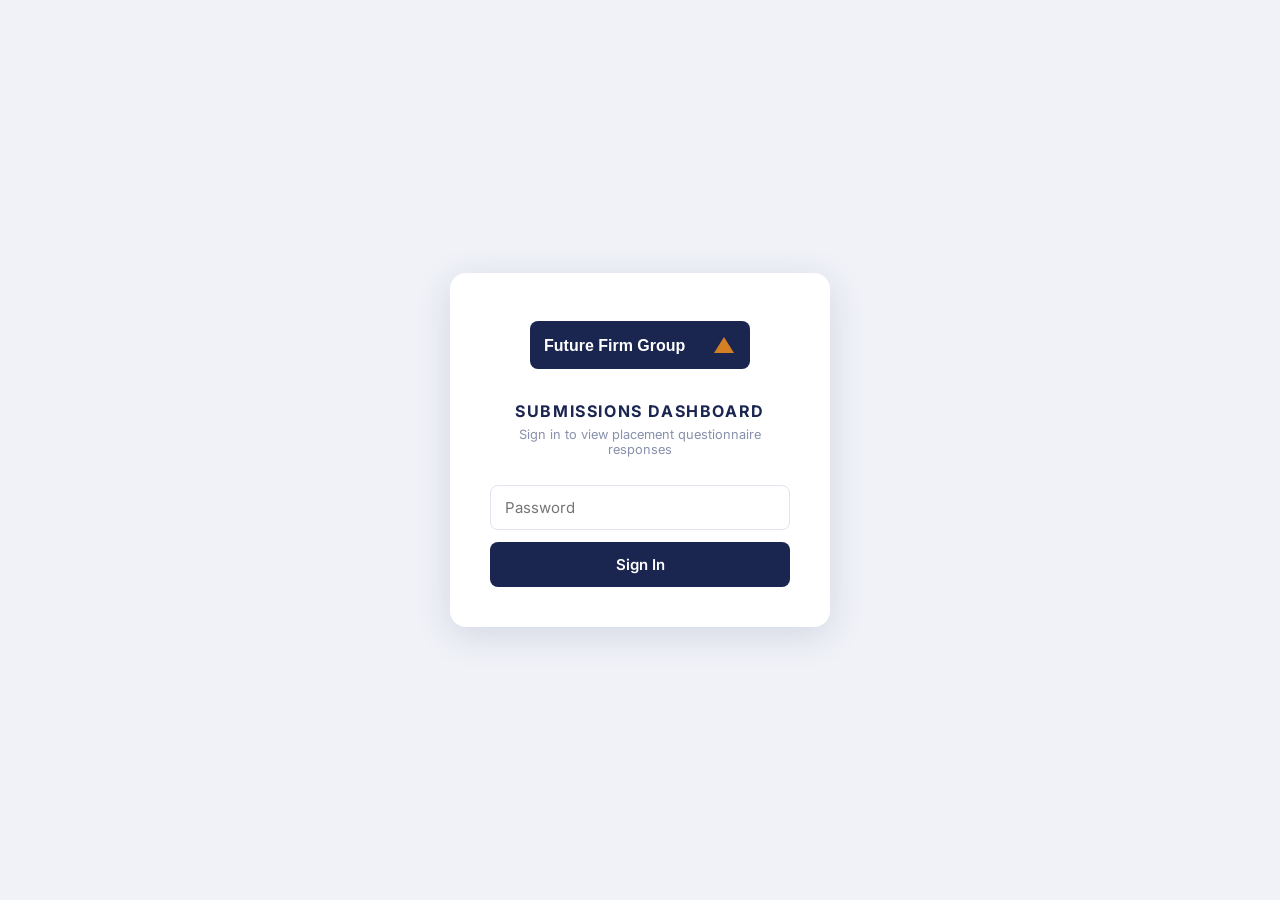
==== commit eeea0888: "Rebrand to Future Firm Group LLC" ====
--- a/admin/index.html
+++ b/admin/index.html
@@ -3,7 +3,7 @@
 <head>
   <meta charset="UTF-8" />
   <meta name="viewport" content="width=device-width, initial-scale=1.0" />
-  <title>Peak Tax Partners – Submissions Dashboard</title>
+  <title>Future Firm Group – Submissions Dashboard</title>
   <link rel="preconnect" href="https://fonts.googleapis.com" />
   <link rel="preconnect" href="https://fonts.gstatic.com" crossorigin />
   <link href="https://fonts.googleapis.com/css2?family=Inter:wght@400;500;600;700&display=swap" rel="stylesheet" />
@@ -412,7 +412,7 @@
   <!-- Login -->
   <div id="login-screen">
     <div class="login-card">
-      <img src="../PeakTax-Logo.svg" alt="Peak Tax Partners" height="48" />
+      <img src="../FutureFirmGroup-Logo.svg" alt="Future Firm Group" height="48" />
       <h1>Submissions Dashboard</h1>
       <p>Sign in to view placement questionnaire responses</p>
       <input type="password" id="pw-input" placeholder="Password" autocomplete="current-password" />
@@ -424,7 +424,7 @@
   <!-- Dashboard -->
   <div id="dashboard">
     <header>
-      <img src="../PeakTax-Logo.svg" alt="Peak Tax Partners" style="filter:brightness(0) invert(1);height:34px" />
+      <img src="../FutureFirmGroup-Logo.svg" alt="Future Firm Group" style="filter:brightness(0) invert(1);height:34px" />
       <div class="header-right">
         <span id="submission-count"></span>
         <button class="btn btn-export" id="export-btn">⬇ Export CSV</button>
